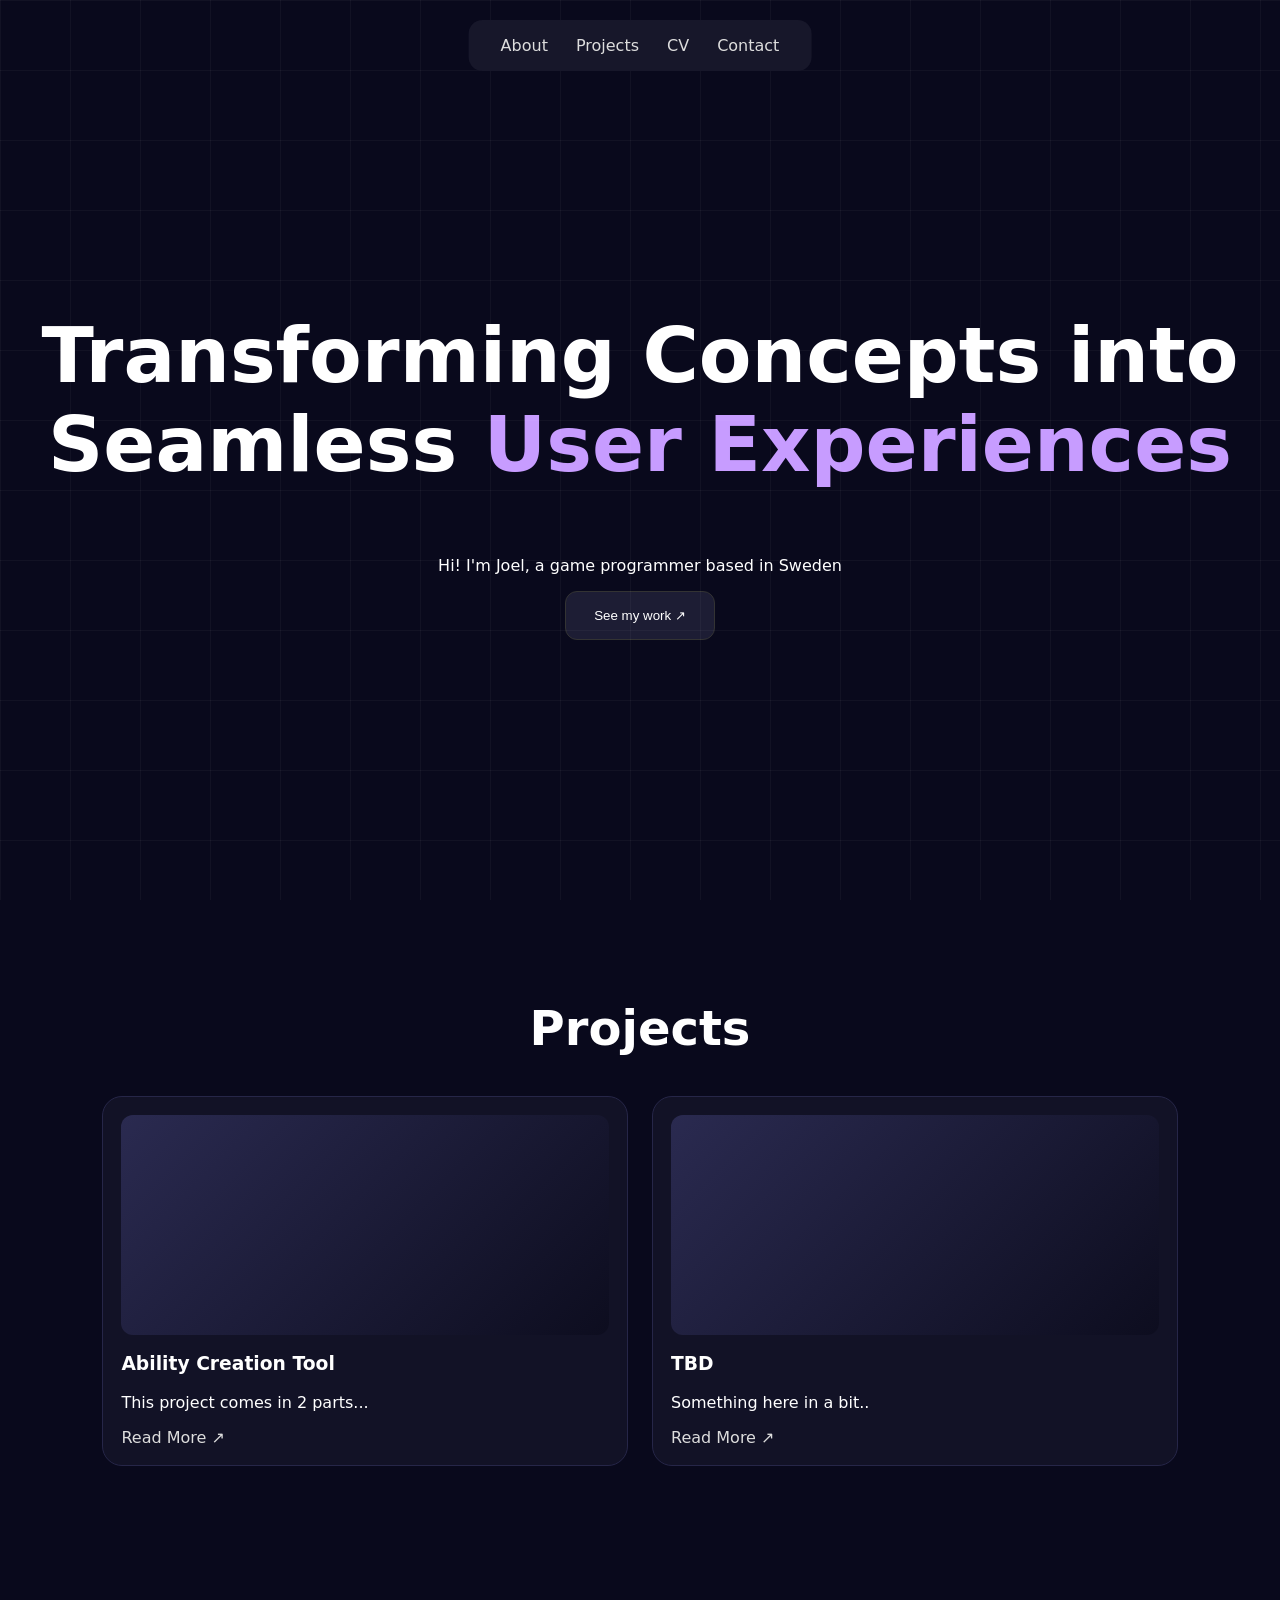
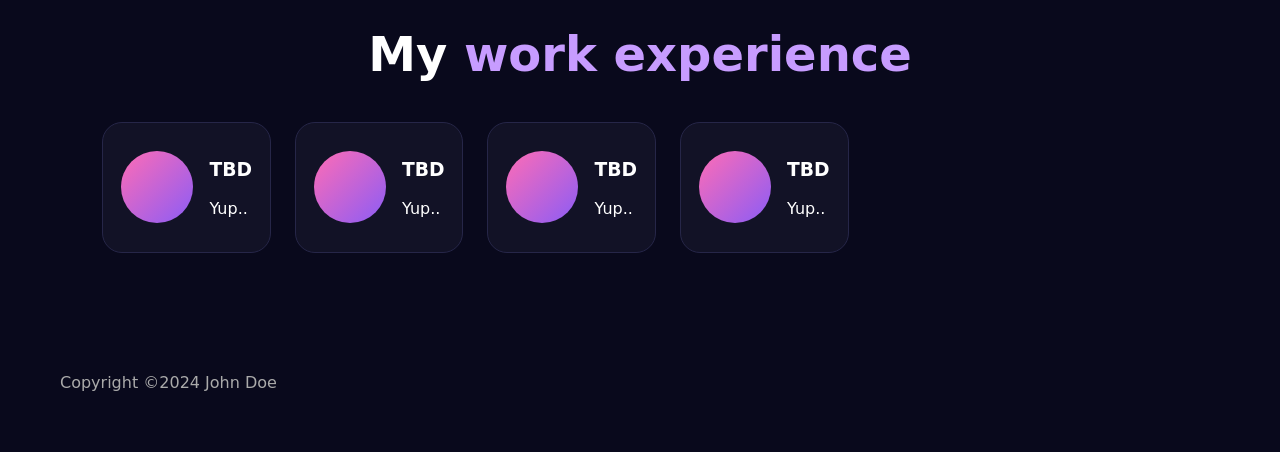
==== index.html @ a5f1aff4 "Initial Commit" ====
<!DOCTYPE html><html><head><meta charset="utf-8"><meta name="viewport" content="width=device-width,initial-scale=1"><link rel="stylesheet" href="css/style.css"><title>Portfolio</title></head><body>
<nav><a>About</a><a>Projects</a><a>CV</a><a>Contact</a></nav>
<header class="hero"><h1>Transforming Concepts into<br>Seamless <span>User Experiences</span></h1><p>Hi! I'm Joel, a game programmer based in Sweden</p><button>See my work ↗</button></header>
<section><h2>Projects</h2><div class="grid"><article class="card"><div class="img"></div><h3>Ability Creation Tool</h3><p>This project comes in 2 parts...</p><a>Read More ↗</a></article><article class="card"><div class="img"></div><h3>TBD</h3><p>Something here in a bit..</p><a>Read More ↗</a></article></div></section>
<section><h2>My <span>work experience</span></h2><div class="grid small"><article class="card small"><div class="icon"></div><div><h3>TBD</h3><p>Yup..</p></div></article><article class="card small"><div class="icon"></div><div><h3>TBD</h3><p>Yup..</p></div></article><article class="card small"><div class="icon"></div><div><h3>TBD</h3><p>Yup..</p></div></article><article class="card small"><div class="icon"></div><div><h3>TBD</h3><p>Yup..</p></div></article></div></section><footer>Copyright ©2024 John Doe</footer><script src="js/main.js"></script></body></html>
---- css/style.css ----
body{margin:0;background:#09091c;color:#fff;font-family:system-ui,sans-serif}nav{position:fixed;top:20px;left:50%;transform:translateX(-50%);display:flex;gap:28px;padding:16px 32px;background:#17172a;border-radius:14px}a{color:#ddd;text-decoration:none}body:before{content:"";position:fixed;inset:0;background-image:linear-gradient(rgba(255,255,255,.04) 1px,transparent 1px),linear-gradient(90deg,rgba(255,255,255,.04) 1px,transparent 1px);background-size:70px 70px;pointer-events:none}.hero{min-height:100vh;display:flex;flex-direction:column;justify-content:center;align-items:center;text-align:center}h1{font-size:clamp(3rem,6vw,5rem)}span{color:#c79cff}button{padding:16px 28px;background:#1d1d34;color:#fff;border:1px solid #333;border-radius:12px}section{padding:60px 8%}h2{text-align:center;font-size:3rem}.grid{display:grid;grid-template-columns:repeat(auto-fit,minmax(320px,1fr));gap:24px}.card{background:#121226;border:1px solid #262648;border-radius:20px;padding:18px}.img{height:220px;background:linear-gradient(135deg,#2a2a50,#0d0d1f);border-radius:12px}.small{display:flex;align-items:center}.icon{width:72px;height:72px;border-radius:50%;background:linear-gradient(135deg,#ff6cb5,#8b5cf6);margin-right:16px}footer{padding:60px;color:#aaa}
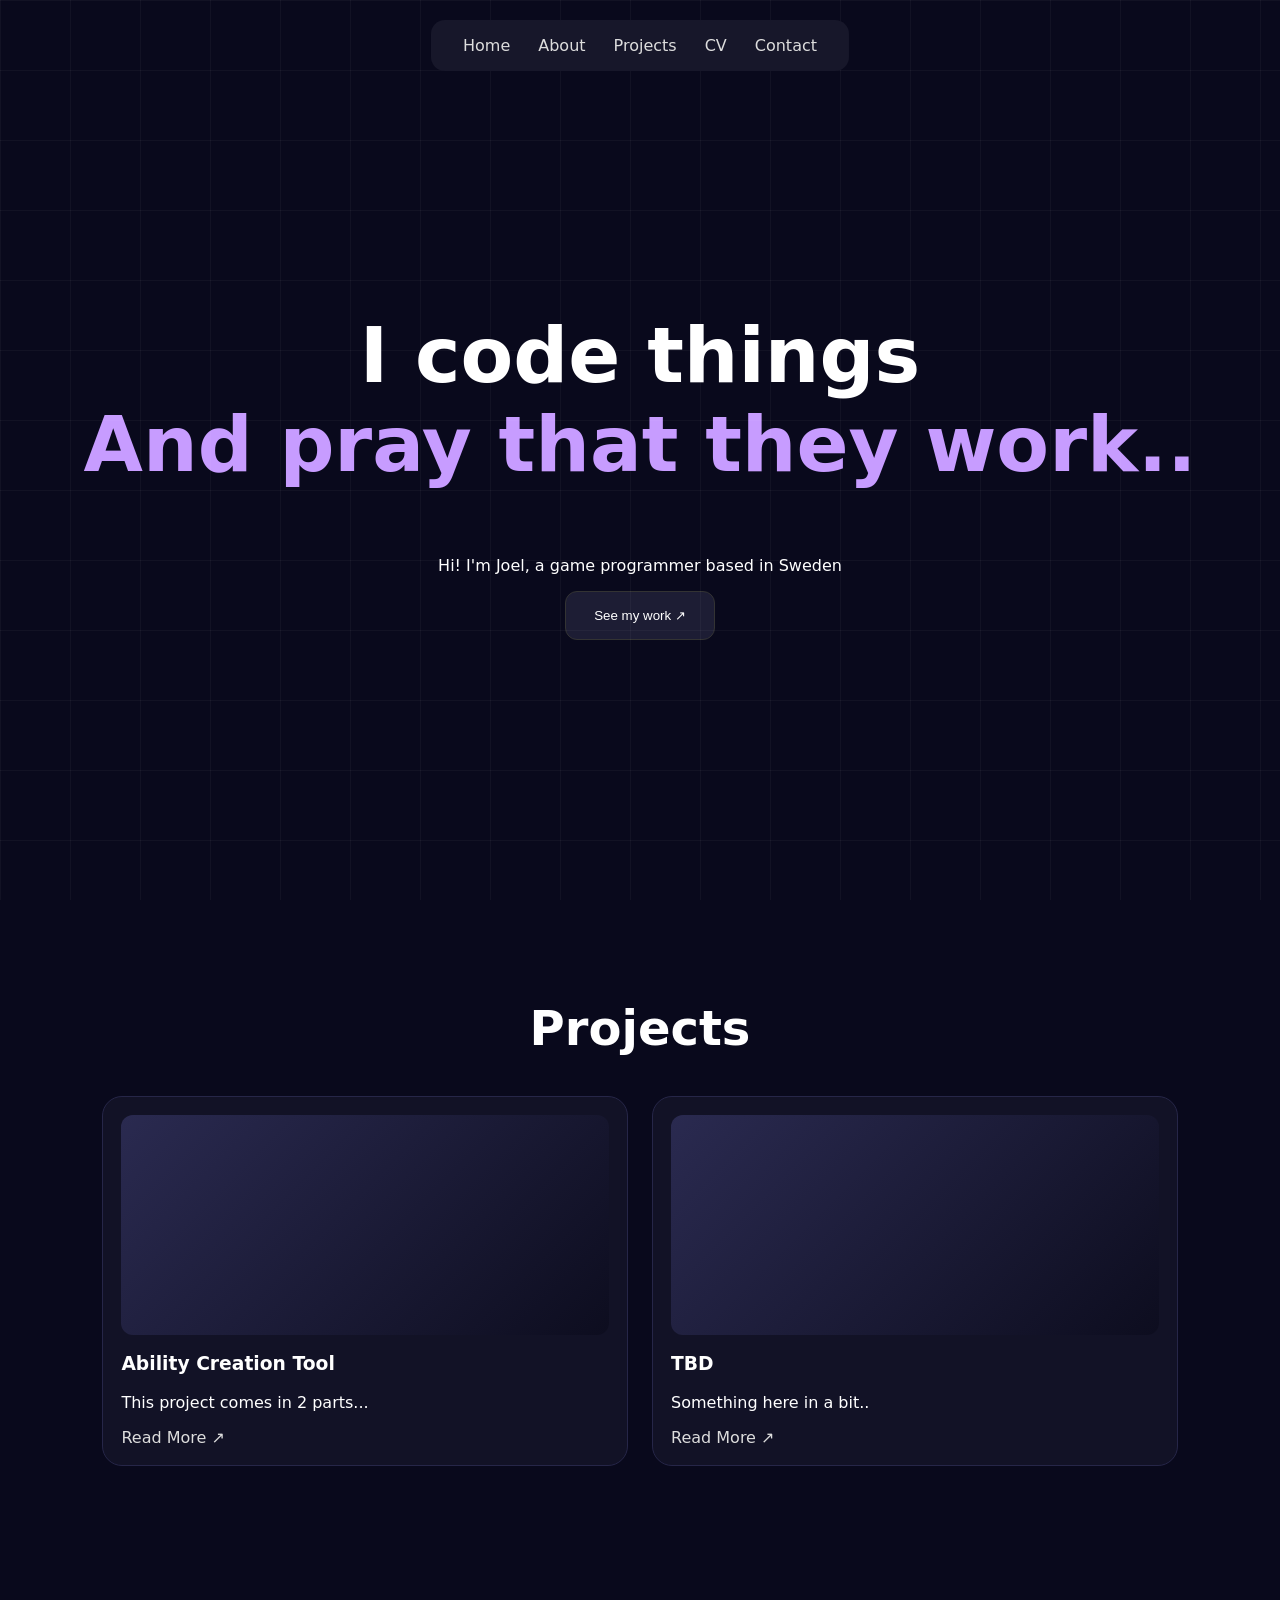
==== commit d1444c7c: "New Pages Added all the needed pages Tweaked the home page" ====
--- a/index.html
+++ b/index.html
@@ -1,5 +1,7 @@
 <!DOCTYPE html><html><head><meta charset="utf-8"><meta name="viewport" content="width=device-width,initial-scale=1"><link rel="stylesheet" href="css/style.css"><title>Portfolio</title></head><body>
-<nav><a>About</a><a>Projects</a><a>CV</a><a>Contact</a></nav>
-<header class="hero"><h1>Transforming Concepts into<br>Seamless <span>User Experiences</span></h1><p>Hi! I'm Joel, a game programmer based in Sweden</p><button>See my work ↗</button></header>
-<section><h2>Projects</h2><div class="grid"><article class="card"><div class="img"></div><h3>Ability Creation Tool</h3><p>This project comes in 2 parts...</p><a>Read More ↗</a></article><article class="card"><div class="img"></div><h3>TBD</h3><p>Something here in a bit..</p><a>Read More ↗</a></article></div></section>
-<section><h2>My <span>work experience</span></h2><div class="grid small"><article class="card small"><div class="icon"></div><div><h3>TBD</h3><p>Yup..</p></div></article><article class="card small"><div class="icon"></div><div><h3>TBD</h3><p>Yup..</p></div></article><article class="card small"><div class="icon"></div><div><h3>TBD</h3><p>Yup..</p></div></article><article class="card small"><div class="icon"></div><div><h3>TBD</h3><p>Yup..</p></div></article></div></section><footer>Copyright ©2024 John Doe</footer><script src="js/main.js"></script></body></html>+<nav><a href="index.html">Home</a><a href="about.html">About</a><a href="projects.html">Projects</a><a href="cv.pdf" download>CV</a><a href="contact.html">Contact</a></nav>
+<header class="hero"><h1>I code things<br><span>And pray that they work..</span></h1><p>Hi! I'm Joel, a game programmer based in Sweden</p><button onclick="window.location='projects.html'">See my work ↗</button></header>
+<section><h2>Projects</h2><div class="grid"><article class="card"><div class="img"></div><h3>Ability Creation Tool</h3><p>This project comes in 2 parts...</p><a href="project-1.html">Read More ↗</a></article><article class="card"><div class="img"></div><h3>TBD</h3><p>Something here in a bit..</p><a href="project-2.html">Read More ↗</a></article></div></section>
+<!--<section><h2>My <span>work experience</span></h2><div class="grid small"><article class="card small"><div class="icon"></div><div><h3>TBD</h3><p>Yup..</p></div></article><article class="card small"><div class="icon"></div><div><h3>TBD</h3><p>Yup..</p></div></article><article class="card small"><div class="icon"></div><div><h3>TBD</h3><p>Yup..</p></div></article><article class="card small"><div class="icon"></div><div><h3>TBD</h3><p>Yup..</p></div></article></div></section>-->
+<footer></footer>
+<script src="js/main.js"></script></body></html>
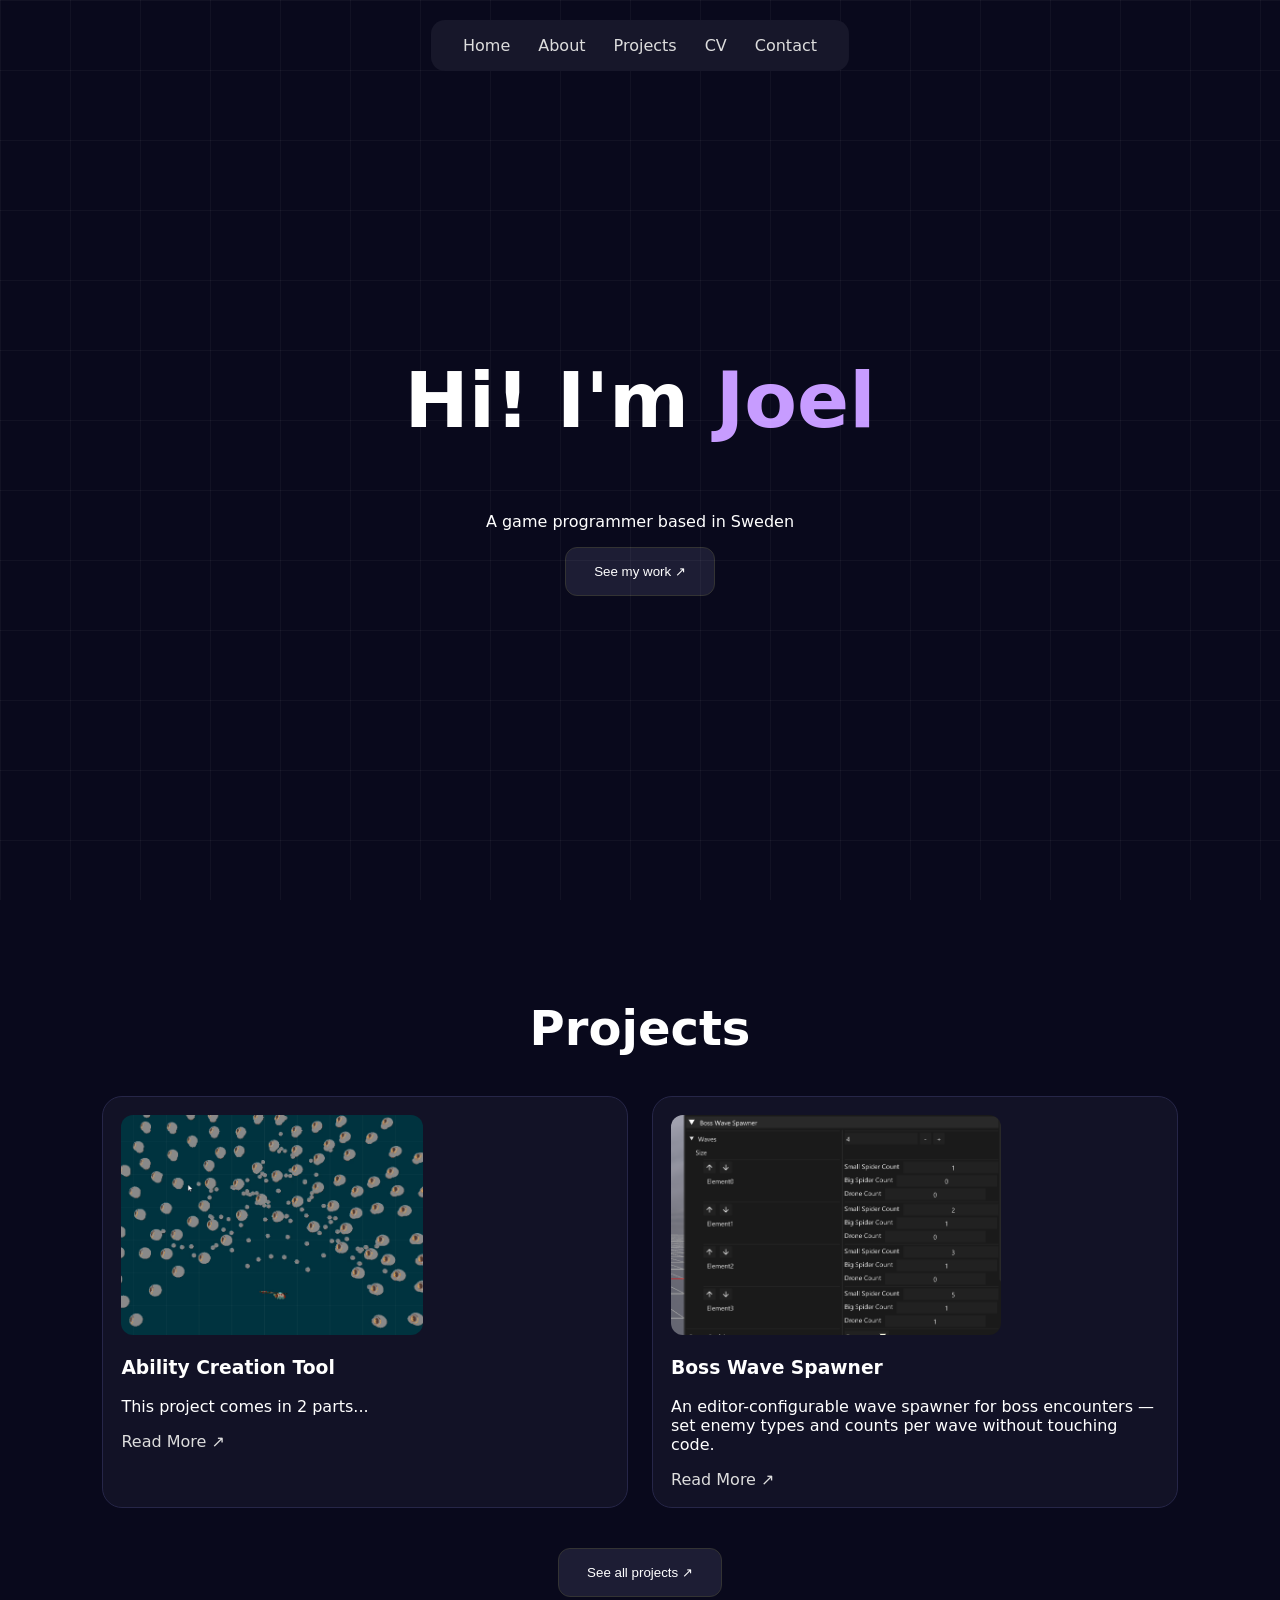
==== commit 48772f2b: "Pictures/Videos" ====
--- a/index.html
+++ b/index.html
@@ -1,7 +1,14 @@
 <!DOCTYPE html><html><head><meta charset="utf-8"><meta name="viewport" content="width=device-width,initial-scale=1"><link rel="stylesheet" href="css/style.css"><title>Portfolio</title></head><body>
 <nav><a href="index.html">Home</a><a href="about.html">About</a><a href="projects.html">Projects</a><a href="cv.pdf" download>CV</a><a href="contact.html">Contact</a></nav>
-<header class="hero"><h1>I code things<br><span>And pray that they work..</span></h1><p>Hi! I'm Joel, a game programmer based in Sweden</p><button onclick="window.location='projects.html'">See my work ↗</button></header>
-<section><h2>Projects</h2><div class="grid"><article class="card"><div class="img"></div><h3>Ability Creation Tool</h3><p>This project comes in 2 parts...</p><a href="project-1.html">Read More ↗</a></article><article class="card"><div class="img"></div><h3>TBD</h3><p>Something here in a bit..</p><a href="project-2.html">Read More ↗</a></article></div></section>
+<header class="hero"><h1>Hi! I'm <span>Joel</span></h1><p>A game programmer based in Sweden</p><button onclick="window.location='projects.html'">See my work ↗</button></header>
+<section><h2>Projects</h2>
+<div class="grid">
+<article class="card">
+<img src="media/project1mini.png" class="img" style="object-fit:cover;">
+<h3>Ability Creation Tool</h3><p>This project comes in 2 parts...</p><a href="project-1.html">Read More ↗</a></article><article class="card"> <img src="media/project2mini.png" class="img" style="object-fit:cover;">
+<h3>Boss Wave Spawner</h3><p>An editor-configurable wave spawner for boss encounters — set enemy types and counts per wave without touching code.</p><a href="project-2.html">Read More ↗</a></article></div>
+<div style="text-align:center;margin-top:40px"><button onclick="window.location='projects.html'">See all projects ↗</button></div>
+</section>
 <!--<section><h2>My <span>work experience</span></h2><div class="grid small"><article class="card small"><div class="icon"></div><div><h3>TBD</h3><p>Yup..</p></div></article><article class="card small"><div class="icon"></div><div><h3>TBD</h3><p>Yup..</p></div></article><article class="card small"><div class="icon"></div><div><h3>TBD</h3><p>Yup..</p></div></article><article class="card small"><div class="icon"></div><div><h3>TBD</h3><p>Yup..</p></div></article></div></section>-->
 <footer></footer>
 <script src="js/main.js"></script></body></html>
